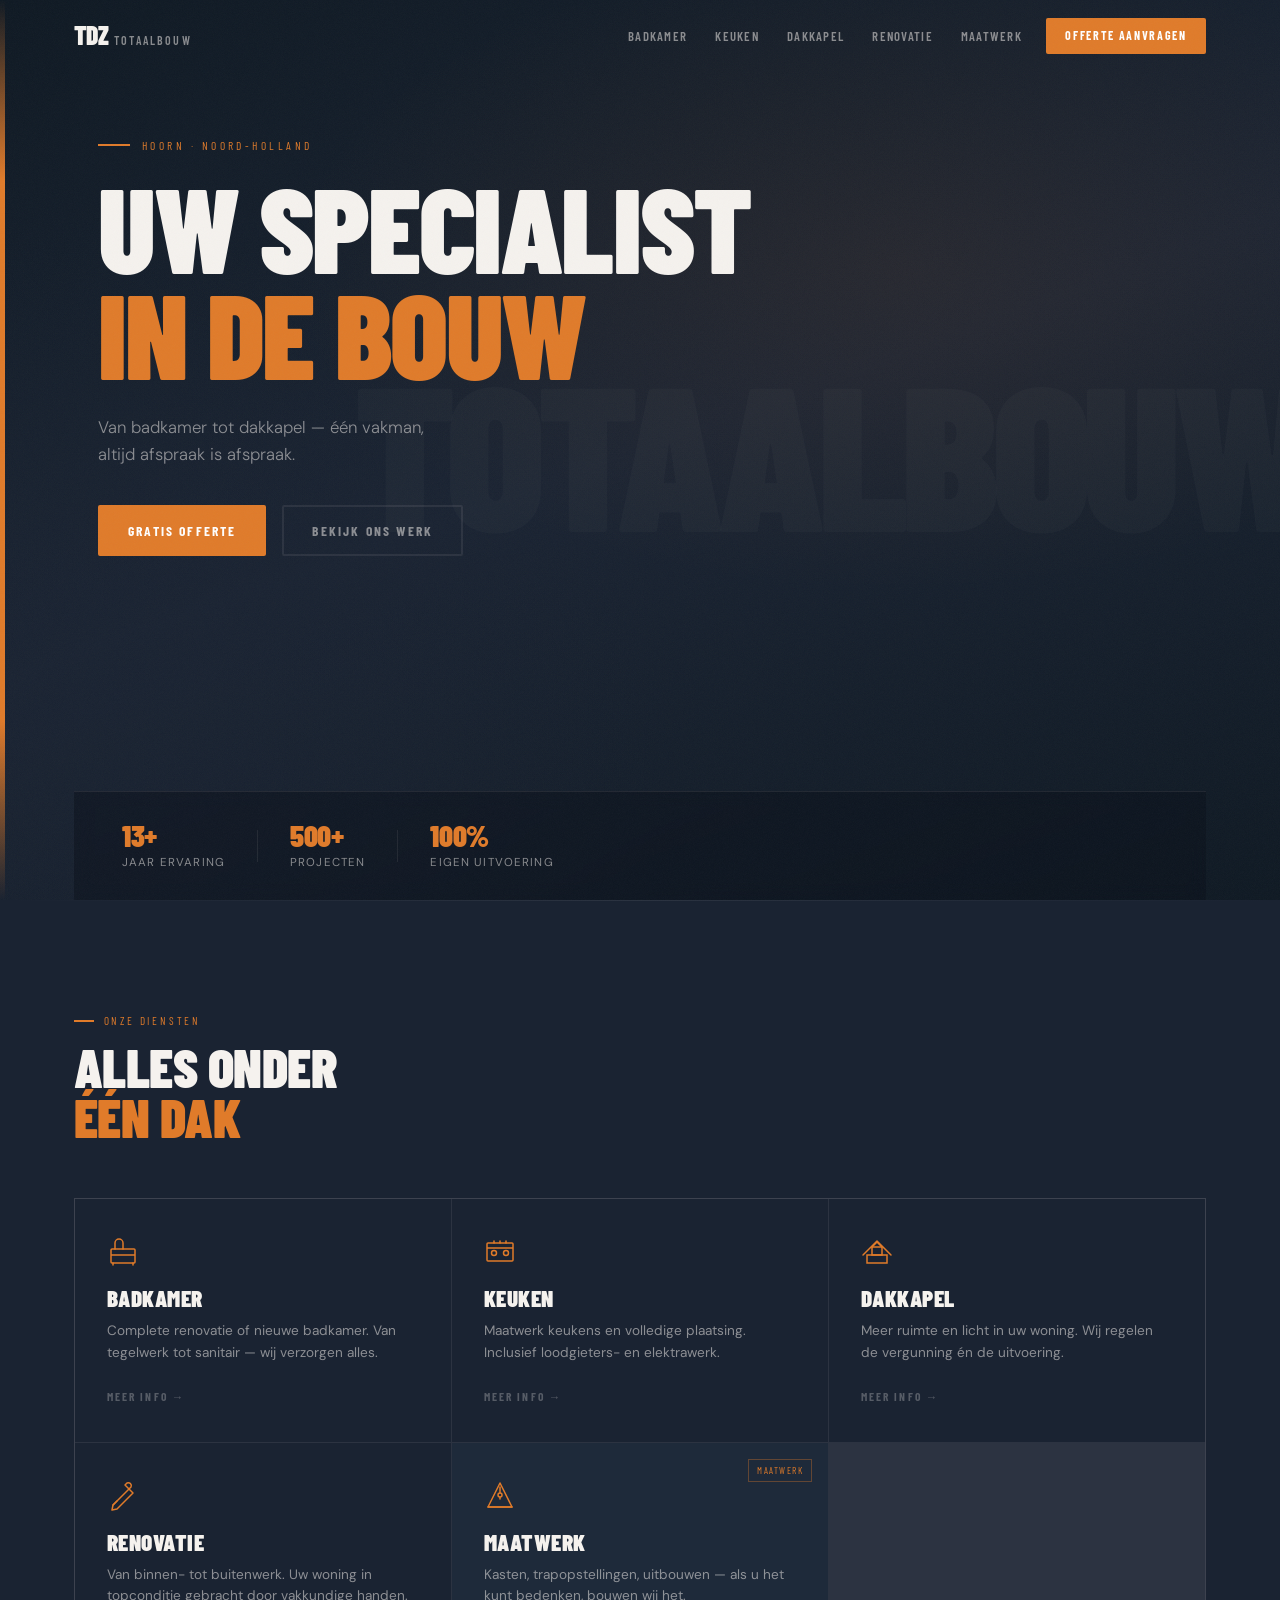
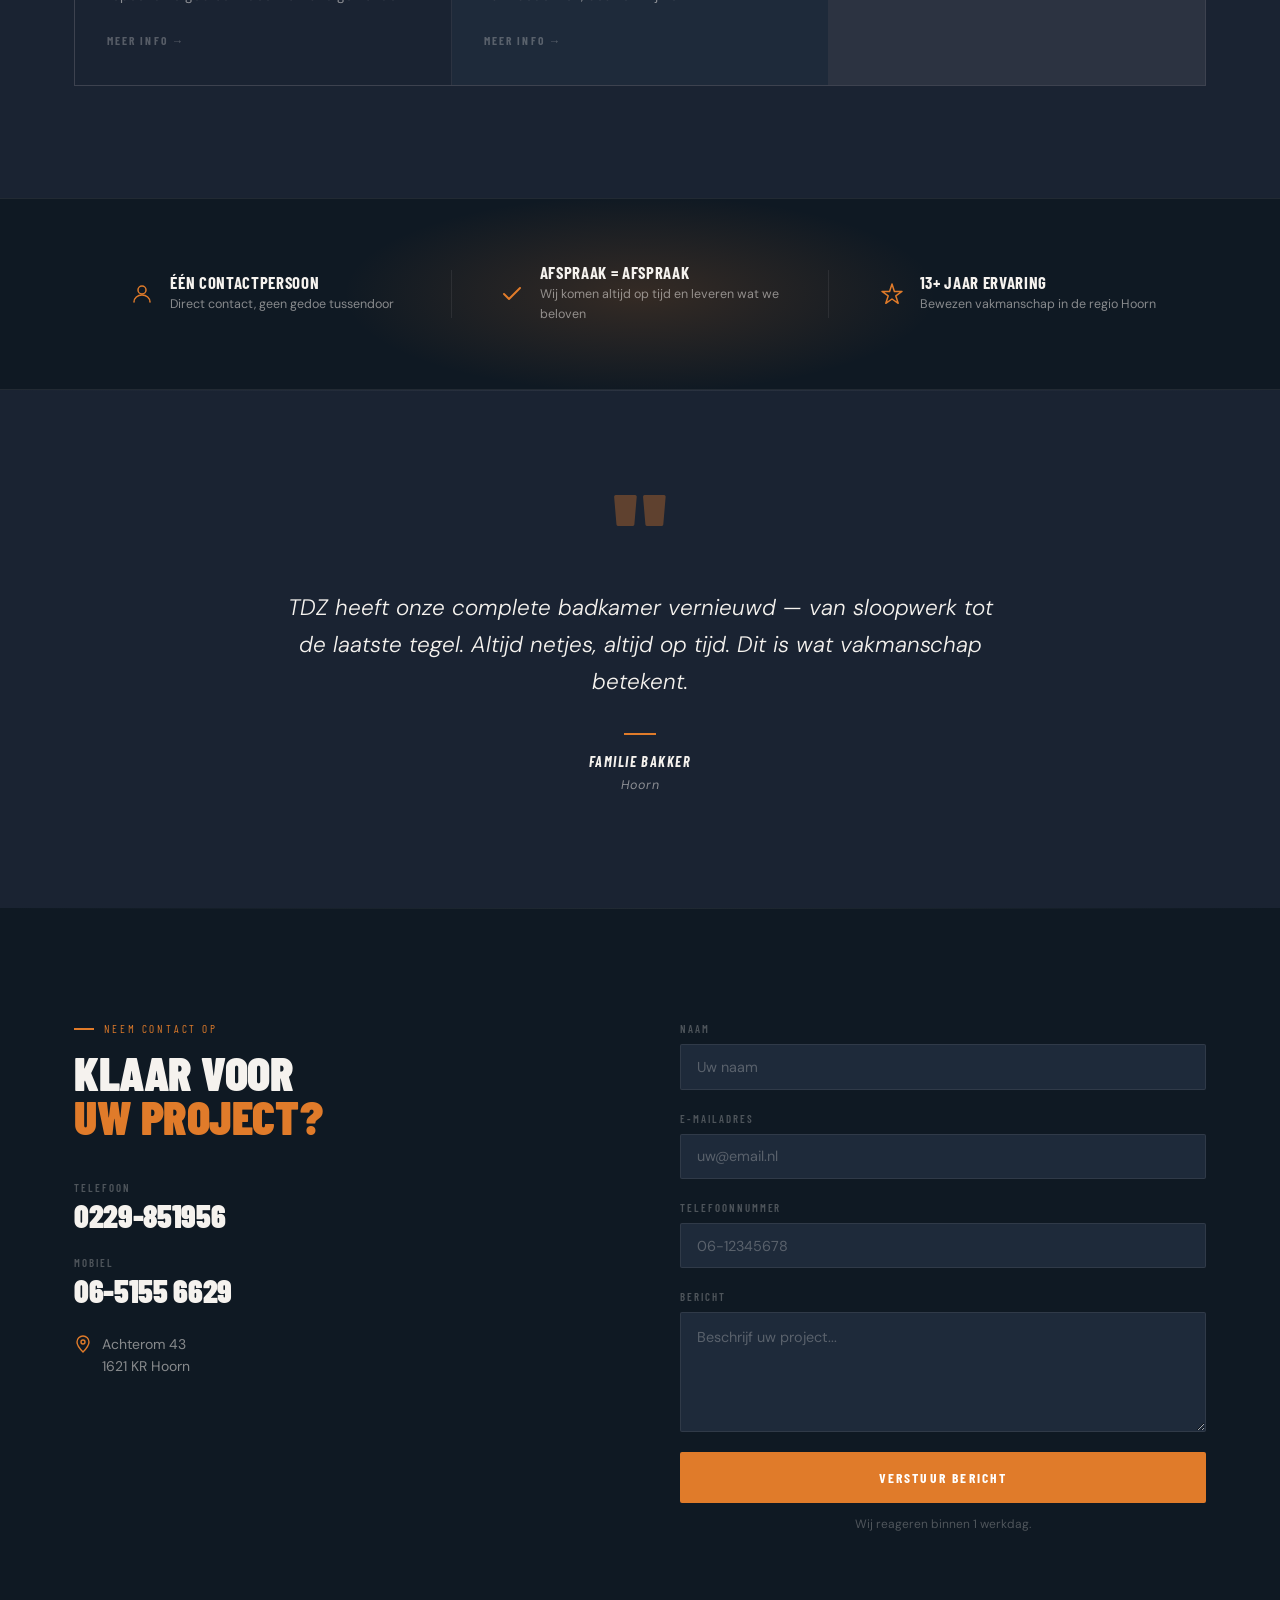
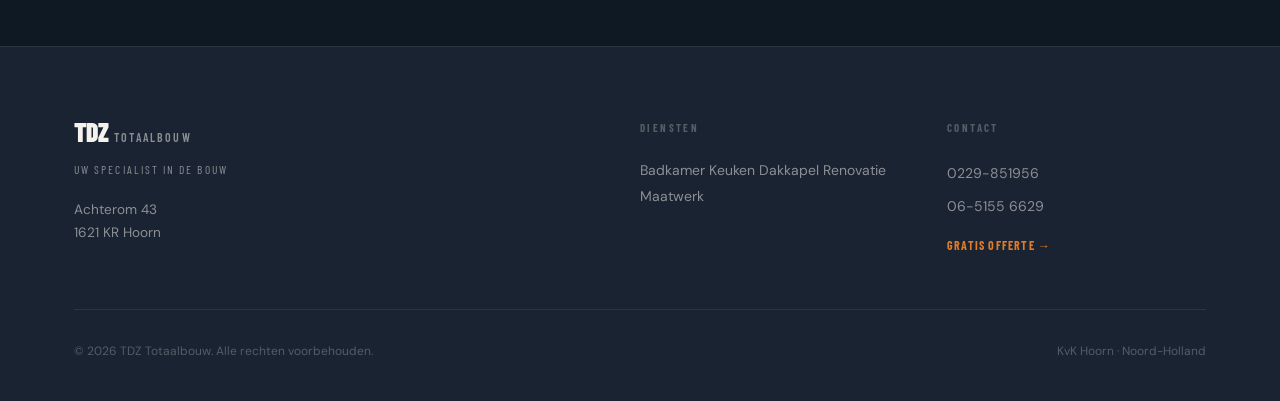
==== index.html @ 483340ae "Initial release: TDZ Totaalbouw website Complete static website for TDZ Totaalbouw (Hoorn, NL). Indu" ====
<!DOCTYPE html>
<html lang="nl">
<head>
  <meta charset="UTF-8">
  <meta name="viewport" content="width=device-width, initial-scale=1.0">
  <title>TDZ Totaalbouw | Uw specialist in de bouw — Hoorn</title>
  <meta name="description" content="TDZ Totaalbouw in Hoorn. Specialist in badkamer, keuken, dakkapel, renovatie en maatwerk. Vakkundig, betrouwbaar, no-nonsense. Bel 0229-851956.">
  <link rel="preconnect" href="https://fonts.googleapis.com">
  <link rel="preconnect" href="https://fonts.gstatic.com" crossorigin>
  <link href="https://fonts.googleapis.com/css2?family=Barlow+Condensed:wght@400;600;700;900&family=DM+Sans:ital,wght@0,300;0,400;0,500;1,300&display=swap" rel="stylesheet">
  <link rel="stylesheet" href="css/style.css">
</head>
<body>

  <!-- GRAIN OVERLAY -->
  <div class="grain" aria-hidden="true"></div>

  <!-- ============================
       NAV
  ============================= -->
  <nav class="nav" id="nav">
    <div class="nav__inner">
      <a href="index.html" class="nav__logo">
        <span class="nav__logo-tdz">TDZ</span>
        <span class="nav__logo-sub">Totaalbouw</span>
      </a>

      <button class="nav__toggle" id="navToggle" aria-label="Menu openen" aria-expanded="false">
        <span></span>
        <span></span>
        <span></span>
      </button>

      <div class="nav__menu" id="navMenu">
        <a href="badkamer.html" class="nav__link">Badkamer</a>
        <a href="keuken.html" class="nav__link">Keuken</a>
        <a href="dakkapel.html" class="nav__link">Dakkapel</a>
        <a href="renovatie.html" class="nav__link">Renovatie</a>
        <a href="maatwerk.html" class="nav__link">Maatwerk</a>
        <a href="offerte.html" class="nav__cta">Offerte aanvragen</a>
      </div>
    </div>
  </nav>

  <!-- ============================
       HERO
  ============================= -->
  <section class="hero">
    <div class="hero__orange-bar" aria-hidden="true"></div>
    <div class="hero__bg-text" aria-hidden="true">TOTAALBOUW</div>

    <div class="hero__inner">
      <div class="hero__content">
        <p class="hero__label">
          <span class="hero__label-line"></span>
          Hoorn · Noord-Holland
        </p>
        <h1 class="hero__title">
          Uw specialist<br>
          <span class="hero__title-accent">in de bouw</span>
        </h1>
        <p class="hero__sub">
          Van badkamer tot dakkapel — één vakman,<br class="br-desktop"> altijd afspraak is afspraak.
        </p>
        <div class="hero__ctas">
          <a href="offerte.html" class="btn btn--primary">Gratis offerte</a>
          <a href="#diensten" class="btn btn--ghost">Bekijk ons werk</a>
        </div>
      </div>

      <div class="hero__stats">
        <div class="hero__stat">
          <span class="hero__stat-num">13+</span>
          <span class="hero__stat-label">jaar ervaring</span>
        </div>
        <div class="hero__stat-divider" aria-hidden="true"></div>
        <div class="hero__stat">
          <span class="hero__stat-num">500+</span>
          <span class="hero__stat-label">projecten</span>
        </div>
        <div class="hero__stat-divider" aria-hidden="true"></div>
        <div class="hero__stat">
          <span class="hero__stat-num">100%</span>
          <span class="hero__stat-label">eigen uitvoering</span>
        </div>
      </div>
    </div>
  </section>

  <!-- ============================
       DIENSTEN
  ============================= -->
  <section class="services" id="diensten">
    <div class="container">
      <div class="section-header">
        <p class="section-label">Onze diensten</p>
        <h2 class="section-title">Alles onder<br><span class="accent">één dak</span></h2>
      </div>

      <div class="services__grid">

        <a href="badkamer.html" class="service-card">
          <div class="service-card__icon" aria-hidden="true">
            <svg width="32" height="32" viewBox="0 0 32 32" fill="none">
              <rect x="4" y="14" width="24" height="14" rx="1" stroke="currentColor" stroke-width="1.5"/>
              <path d="M8 14V8a4 4 0 014-4h0a4 4 0 014 4v6" stroke="currentColor" stroke-width="1.5" stroke-linecap="round"/>
              <path d="M6 28v2M26 28v2" stroke="currentColor" stroke-width="1.5" stroke-linecap="round"/>
              <path d="M4 20h24" stroke="currentColor" stroke-width="1.5"/>
            </svg>
          </div>
          <h3 class="service-card__title">Badkamer</h3>
          <p class="service-card__desc">Complete renovatie of nieuwe badkamer. Van tegelwerk tot sanitair — wij verzorgen alles.</p>
          <span class="service-card__link">Meer info <span aria-hidden="true">→</span></span>
        </a>

        <a href="keuken.html" class="service-card">
          <div class="service-card__icon" aria-hidden="true">
            <svg width="32" height="32" viewBox="0 0 32 32" fill="none">
              <rect x="3" y="8" width="26" height="18" rx="1" stroke="currentColor" stroke-width="1.5"/>
              <path d="M3 13h26" stroke="currentColor" stroke-width="1.5"/>
              <circle cx="10" cy="18" r="2.5" stroke="currentColor" stroke-width="1.5"/>
              <circle cx="22" cy="18" r="2.5" stroke="currentColor" stroke-width="1.5"/>
              <path d="M16 6V8M10 6V8M22 6V8" stroke="currentColor" stroke-width="1.5" stroke-linecap="round"/>
            </svg>
          </div>
          <h3 class="service-card__title">Keuken</h3>
          <p class="service-card__desc">Maatwerk keukens en volledige plaatsing. Inclusief loodgieters- en elektrawerk.</p>
          <span class="service-card__link">Meer info <span aria-hidden="true">→</span></span>
        </a>

        <a href="dakkapel.html" class="service-card">
          <div class="service-card__icon" aria-hidden="true">
            <svg width="32" height="32" viewBox="0 0 32 32" fill="none">
              <path d="M2 20L16 6l14 14" stroke="currentColor" stroke-width="1.5" stroke-linecap="round" stroke-linejoin="round"/>
              <rect x="6" y="20" width="20" height="8" stroke="currentColor" stroke-width="1.5"/>
              <rect x="11" y="12" width="10" height="8" stroke="currentColor" stroke-width="1.5"/>
              <path d="M11 12L16 7l5 5" stroke="currentColor" stroke-width="1.5" stroke-linecap="round" stroke-linejoin="round"/>
            </svg>
          </div>
          <h3 class="service-card__title">Dakkapel</h3>
          <p class="service-card__desc">Meer ruimte en licht in uw woning. Wij regelen de vergunning én de uitvoering.</p>
          <span class="service-card__link">Meer info <span aria-hidden="true">→</span></span>
        </a>

        <a href="renovatie.html" class="service-card">
          <div class="service-card__icon" aria-hidden="true">
            <svg width="32" height="32" viewBox="0 0 32 32" fill="none">
              <path d="M6 26l4-4 12-12 4 4-12 12-4 4-5 1 1-5z" stroke="currentColor" stroke-width="1.5" stroke-linejoin="round"/>
              <path d="M22 10l-4-4 2-2a3 3 0 014 4l-2 2z" stroke="currentColor" stroke-width="1.5" stroke-linejoin="round"/>
              <path d="M6 26l4-4" stroke="currentColor" stroke-width="1.5" stroke-linecap="round"/>
            </svg>
          </div>
          <h3 class="service-card__title">Renovatie</h3>
          <p class="service-card__desc">Van binnen- tot buitenwerk. Uw woning in topconditie gebracht door vakkundige handen.</p>
          <span class="service-card__link">Meer info <span aria-hidden="true">→</span></span>
        </a>

        <a href="maatwerk.html" class="service-card service-card--featured">
          <div class="service-card__icon" aria-hidden="true">
            <svg width="32" height="32" viewBox="0 0 32 32" fill="none">
              <path d="M4 28L16 4l12 24H4z" stroke="currentColor" stroke-width="1.5" stroke-linejoin="round"/>
              <path d="M4 28h24" stroke="currentColor" stroke-width="1.5" stroke-linecap="round"/>
              <circle cx="16" cy="16" r="2" stroke="currentColor" stroke-width="1.5"/>
              <path d="M16 14v-6M16 18v2" stroke="currentColor" stroke-width="1.5" stroke-linecap="round"/>
            </svg>
          </div>
          <h3 class="service-card__title">Maatwerk</h3>
          <p class="service-card__desc">Kasten, trapopstellingen, uitbouwen — als u het kunt bedenken, bouwen wij het.</p>
          <span class="service-card__link">Meer info <span aria-hidden="true">→</span></span>
        </a>

      </div>
    </div>
  </section>

  <!-- ============================
       USP BAR
  ============================= -->
  <section class="usp">
    <div class="container">
      <div class="usp__grid">

        <div class="usp__item">
          <div class="usp__icon" aria-hidden="true">
            <svg width="24" height="24" viewBox="0 0 24 24" fill="none">
              <circle cx="12" cy="8" r="4" stroke="currentColor" stroke-width="1.5"/>
              <path d="M4 20c0-4 3.6-7 8-7s8 3 8 7" stroke="currentColor" stroke-width="1.5" stroke-linecap="round"/>
            </svg>
          </div>
          <div class="usp__text-group">
            <strong class="usp__title">Één contactpersoon</strong>
            <p class="usp__desc">Direct contact, geen gedoe tussendoor</p>
          </div>
        </div>

        <div class="usp__divider" aria-hidden="true"></div>

        <div class="usp__item">
          <div class="usp__icon" aria-hidden="true">
            <svg width="24" height="24" viewBox="0 0 24 24" fill="none">
              <path d="M20 6L9 17l-5-5" stroke="currentColor" stroke-width="2" stroke-linecap="round" stroke-linejoin="round"/>
            </svg>
          </div>
          <div class="usp__text-group">
            <strong class="usp__title">Afspraak = Afspraak</strong>
            <p class="usp__desc">Wij komen altijd op tijd en leveren wat we beloven</p>
          </div>
        </div>

        <div class="usp__divider" aria-hidden="true"></div>

        <div class="usp__item">
          <div class="usp__icon" aria-hidden="true">
            <svg width="24" height="24" viewBox="0 0 24 24" fill="none">
              <path d="M12 2l2.4 7.4H22l-6.2 4.5 2.4 7.4L12 17l-6.2 4.3 2.4-7.4L2 9.4h7.6L12 2z" stroke="currentColor" stroke-width="1.5" stroke-linejoin="round"/>
            </svg>
          </div>
          <div class="usp__text-group">
            <strong class="usp__title">13+ jaar ervaring</strong>
            <p class="usp__desc">Bewezen vakmanschap in de regio Hoorn</p>
          </div>
        </div>

      </div>
    </div>
  </section>

  <!-- ============================
       TESTIMONIAL
  ============================= -->
  <section class="testimonial">
    <div class="container">
      <div class="testimonial__inner">
        <span class="testimonial__quote-mark" aria-hidden="true">"</span>
        <blockquote class="testimonial__text">
          TDZ heeft onze complete badkamer vernieuwd — van sloopwerk tot de laatste tegel. Altijd netjes, altijd op tijd. Dit is wat vakmanschap betekent.
        </blockquote>
        <cite class="testimonial__author">
          <span class="testimonial__author-name">Familie Bakker</span>
          <span class="testimonial__author-loc">Hoorn</span>
        </cite>
      </div>
    </div>
  </section>

  <!-- ============================
       CONTACT
  ============================= -->
  <section class="contact" id="contact">
    <div class="container">
      <div class="contact__grid">

        <div class="contact__info">
          <p class="section-label">Neem contact op</p>
          <h2 class="contact__title">Klaar voor<br><span class="accent">uw project?</span></h2>

          <div class="contact__details">
            <a href="tel:02298519456" class="contact__phone">
              <span class="contact__phone-label">Telefoon</span>
              <span class="contact__phone-num">0229-851956</span>
            </a>
            <a href="tel:0651556629" class="contact__phone">
              <span class="contact__phone-label">Mobiel</span>
              <span class="contact__phone-num">06-5155 6629</span>
            </a>
            <address class="contact__address">
              <svg width="18" height="18" viewBox="0 0 18 18" fill="none" aria-hidden="true">
                <path d="M9 1a6 6 0 016 6c0 4-6 10-6 10S3 11 3 7a6 6 0 016-6z" stroke="currentColor" stroke-width="1.4"/>
                <circle cx="9" cy="7" r="2" stroke="currentColor" stroke-width="1.4"/>
              </svg>
              Achterom 43<br>
              1621 KR Hoorn
            </address>
          </div>
        </div>

        <form class="contact__form" id="contactForm" action="#" method="post" novalidate>
          <div class="form-group">
            <label for="naam" class="form-label">Naam</label>
            <input type="text" id="naam" name="naam" class="form-input" placeholder="Uw naam" required>
          </div>
          <div class="form-group">
            <label for="email" class="form-label">E-mailadres</label>
            <input type="email" id="email" name="email" class="form-input" placeholder="uw@email.nl" required>
          </div>
          <div class="form-group">
            <label for="telefoon" class="form-label">Telefoonnummer</label>
            <input type="tel" id="telefoon" name="telefoon" class="form-input" placeholder="06-12345678">
          </div>
          <div class="form-group">
            <label for="bericht" class="form-label">Bericht</label>
            <textarea id="bericht" name="bericht" class="form-input form-textarea" placeholder="Beschrijf uw project..." rows="4" required></textarea>
          </div>
          <button type="submit" class="btn btn--primary btn--full">Verstuur bericht</button>
          <p class="form-note">Wij reageren binnen 1 werkdag.</p>
        </form>

      </div>
    </div>
  </section>

  <!-- ============================
       FOOTER
  ============================= -->
  <footer class="footer">
    <div class="container">
      <div class="footer__grid">

        <div class="footer__brand">
          <a href="index.html" class="footer__logo">
            <span class="nav__logo-tdz">TDZ</span>
            <span class="nav__logo-sub">Totaalbouw</span>
          </a>
          <p class="footer__tagline">Uw specialist in de bouw</p>
          <address class="footer__address">
            Achterom 43<br>
            1621 KR Hoorn
          </address>
        </div>

        <div class="footer__links">
          <p class="footer__col-title">Diensten</p>
          <nav aria-label="Diensten navigatie">
            <a href="badkamer.html" class="footer__link">Badkamer</a>
            <a href="keuken.html" class="footer__link">Keuken</a>
            <a href="dakkapel.html" class="footer__link">Dakkapel</a>
            <a href="renovatie.html" class="footer__link">Renovatie</a>
            <a href="maatwerk.html" class="footer__link">Maatwerk</a>
          </nav>
        </div>

        <div class="footer__links">
          <p class="footer__col-title">Contact</p>
          <a href="tel:02298519456" class="footer__link">0229-851956</a>
          <a href="tel:0651556629" class="footer__link">06-5155 6629</a>
          <a href="offerte.html" class="footer__link footer__link--accent">Gratis offerte →</a>
        </div>

      </div>

      <div class="footer__bottom">
        <p class="footer__copy">&copy; <span id="year"></span> TDZ Totaalbouw. Alle rechten voorbehouden.</p>
        <p class="footer__kvk">KvK Hoorn · Noord-Holland</p>
      </div>
    </div>
  </footer>

  <script src="js/main.js"></script>
</body>
</html>
---- css/style.css ----
/* ============================================================
   TDZ TOTAALBOUW — STYLESHEET
   Direction: Industrial / Barlow Condensed / No-nonsense
   ============================================================ */

/* ---- CUSTOM PROPERTIES ---- */
:root {
  --bg-deep:    #0f1923;
  --bg-base:    #1a2332;
  --bg-card:    #1e2a3a;
  --bg-card-hover: #233044;
  --text:       #f5f2ee;
  --text-muted: rgba(245, 242, 238, 0.52);
  --text-dim:   rgba(245, 242, 238, 0.28);
  --accent:     #e07b2a;
  --accent-dark:#c96820;
  --accent-glow:rgba(224, 123, 42, 0.18);
  --border:     rgba(245, 242, 238, 0.08);
  --border-accent: rgba(224, 123, 42, 0.35);

  --font-display: 'Barlow Condensed', sans-serif;
  --font-body:    'DM Sans', sans-serif;

  --nav-h: 72px;
  --container: 1180px;
  --radius: 2px;

  --ease-out: cubic-bezier(0.16, 1, 0.3, 1);
  --ease-in-out: cubic-bezier(0.4, 0, 0.2, 1);
}

/* ---- RESET ---- */
*, *::before, *::after {
  box-sizing: border-box;
  margin: 0;
  padding: 0;
}

html {
  scroll-behavior: smooth;
  -webkit-text-size-adjust: 100%;
}

body {
  font-family: var(--font-body);
  background-color: var(--bg-deep);
  color: var(--text);
  line-height: 1.6;
  overflow-x: hidden;
  -webkit-font-smoothing: antialiased;
}

img, svg { display: block; max-width: 100%; }

a { color: inherit; text-decoration: none; }

button { cursor: pointer; font: inherit; border: none; background: none; }

address { font-style: normal; }

/* ---- GRAIN TEXTURE OVERLAY ---- */
.grain {
  position: fixed;
  inset: 0;
  pointer-events: none;
  z-index: 1000;
  opacity: 0.038;
  background-image: url("data:image/svg+xml,%3Csvg xmlns='http://www.w3.org/2000/svg' width='300' height='300'%3E%3Cfilter id='grain'%3E%3CfeTurbulence type='fractalNoise' baseFrequency='0.72' numOctaves='4' stitchTiles='stitch'/%3E%3C/filter%3E%3Crect width='300' height='300' filter='url(%23grain)' opacity='1'/%3E%3C/svg%3E");
  background-repeat: repeat;
  background-size: 180px 180px;
}

/* ---- LAYOUT UTILITIES ---- */
.container {
  max-width: var(--container);
  margin: 0 auto;
  padding: 0 1.5rem;
}

.section-label {
  font-family: var(--font-display);
  font-size: 0.7rem;
  letter-spacing: 0.25em;
  text-transform: uppercase;
  color: var(--accent);
  margin-bottom: 0.75rem;
  display: flex;
  align-items: center;
  gap: 0.6rem;
}

.section-label::before {
  content: '';
  display: inline-block;
  width: 20px;
  height: 2px;
  background: var(--accent);
  flex-shrink: 0;
}

.section-title {
  font-family: var(--font-display);
  font-size: clamp(2.2rem, 5vw, 3.4rem);
  font-weight: 900;
  text-transform: uppercase;
  line-height: 0.92;
  letter-spacing: -0.01em;
  color: var(--text);
}

.section-title .accent,
.accent {
  color: var(--accent);
}

.section-header {
  margin-bottom: 3.5rem;
}

/* ---- BUTTONS ---- */
.btn {
  display: inline-flex;
  align-items: center;
  gap: 0.4rem;
  font-family: var(--font-display);
  font-size: 0.85rem;
  font-weight: 700;
  letter-spacing: 0.16em;
  text-transform: uppercase;
  padding: 0.8rem 1.75rem;
  transition: background 0.2s var(--ease-out),
              color 0.2s var(--ease-out),
              border-color 0.2s var(--ease-out),
              transform 0.15s var(--ease-out);
  border-radius: var(--radius);
  white-space: nowrap;
}

.btn--primary {
  background: var(--accent);
  color: #fff;
  border: 2px solid var(--accent);
}

.btn--primary:hover {
  background: var(--accent-dark);
  border-color: var(--accent-dark);
  transform: translateY(-1px);
}

.btn--ghost {
  background: transparent;
  color: var(--text-muted);
  border: 2px solid var(--border);
}

.btn--ghost:hover {
  border-color: var(--accent);
  color: var(--text);
  transform: translateY(-1px);
}

.btn--full {
  width: 100%;
  justify-content: center;
}

/* ============================================================
   NAV
   ============================================================ */
.nav {
  position: fixed;
  top: 0;
  left: 0;
  right: 0;
  z-index: 900;
  height: var(--nav-h);
  background: transparent;
  transition: background 0.3s var(--ease-in-out),
              box-shadow 0.3s var(--ease-in-out);
}

.nav.nav--scrolled {
  background: rgba(15, 25, 35, 0.95);
  backdrop-filter: blur(12px);
  -webkit-backdrop-filter: blur(12px);
  box-shadow: 0 1px 0 var(--border);
}

.nav__inner {
  max-width: var(--container);
  margin: 0 auto;
  padding: 0 1.5rem;
  height: 100%;
  display: flex;
  align-items: center;
  justify-content: space-between;
  gap: 2rem;
}

.nav__logo {
  display: flex;
  align-items: baseline;
  gap: 0.35rem;
  flex-shrink: 0;
}

.nav__logo-tdz {
  font-family: var(--font-display);
  font-size: 1.6rem;
  font-weight: 900;
  letter-spacing: -0.02em;
  color: var(--text);
  line-height: 1;
}

.nav__logo-sub {
  font-family: var(--font-display);
  font-size: 0.75rem;
  font-weight: 600;
  letter-spacing: 0.18em;
  text-transform: uppercase;
  color: var(--text-muted);
}

.nav__logo:hover .nav__logo-tdz { color: var(--accent); }

.nav__menu {
  display: flex;
  align-items: center;
  gap: 0.25rem;
}

.nav__link {
  font-family: var(--font-display);
  font-size: 0.8rem;
  font-weight: 600;
  letter-spacing: 0.1em;
  text-transform: uppercase;
  color: var(--text-muted);
  padding: 0.5rem 0.75rem;
  border-radius: var(--radius);
  transition: color 0.2s;
  position: relative;
}

.nav__link::after {
  content: '';
  position: absolute;
  bottom: 2px;
  left: 0.75rem;
  right: 0.75rem;
  height: 2px;
  background: var(--accent);
  transform: scaleX(0);
  transform-origin: left;
  transition: transform 0.25s var(--ease-out);
}

.nav__link:hover {
  color: var(--text);
}

.nav__link:hover::after,
.nav__link.active::after {
  transform: scaleX(1);
}

.nav__link.active {
  color: var(--text);
}

.nav__cta {
  font-family: var(--font-display);
  font-size: 0.75rem;
  font-weight: 700;
  letter-spacing: 0.14em;
  text-transform: uppercase;
  background: var(--accent);
  color: #fff;
  padding: 0.55rem 1.2rem;
  border-radius: var(--radius);
  margin-left: 0.5rem;
  transition: background 0.2s, transform 0.15s;
}

.nav__cta:hover {
  background: var(--accent-dark);
  transform: translateY(-1px);
}

/* Mobile nav toggle */
.nav__toggle {
  display: none;
  flex-direction: column;
  justify-content: center;
  gap: 5px;
  width: 36px;
  height: 36px;
  padding: 6px;
}

.nav__toggle span {
  display: block;
  width: 100%;
  height: 2px;
  background: var(--text);
  border-radius: 2px;
  transition: transform 0.25s var(--ease-out), opacity 0.25s;
}

.nav--open .nav__toggle span:nth-child(1) {
  transform: translateY(7px) rotate(45deg);
}
.nav--open .nav__toggle span:nth-child(2) {
  opacity: 0;
  transform: scaleX(0);
}
.nav--open .nav__toggle span:nth-child(3) {
  transform: translateY(-7px) rotate(-45deg);
}

/* ============================================================
   HERO
   ============================================================ */
.hero {
  position: relative;
  min-height: 100svh;
  background-color: var(--bg-deep);
  display: flex;
  flex-direction: column;
  justify-content: flex-end;
  overflow: hidden;
}

/* Atmospheric background gradient */
.hero::before {
  content: '';
  position: absolute;
  inset: 0;
  background:
    radial-gradient(ellipse 80% 60% at 70% 30%, rgba(224,123,42,0.07) 0%, transparent 60%),
    radial-gradient(ellipse 60% 80% at 10% 80%, rgba(26,35,50,0.6) 0%, transparent 70%),
    linear-gradient(160deg, #0f1923 0%, #1a2332 50%, #0f1923 100%);
  pointer-events: none;
}

/* Vertical orange bar — signature detail */
.hero__orange-bar {
  position: absolute;
  left: 0;
  top: 0;
  bottom: 0;
  width: 5px;
  background: linear-gradient(to bottom, transparent 0%, var(--accent) 20%, var(--accent) 80%, transparent 100%);
  z-index: 2;
}

/* Large background text */
.hero__bg-text {
  position: absolute;
  right: -2rem;
  top: 50%;
  transform: translateY(-50%);
  font-family: var(--font-display);
  font-size: clamp(6rem, 16vw, 14rem);
  font-weight: 900;
  text-transform: uppercase;
  color: rgba(245, 242, 238, 0.022);
  letter-spacing: -0.04em;
  line-height: 1;
  white-space: nowrap;
  pointer-events: none;
  user-select: none;
  z-index: 1;
}

.hero__inner {
  position: relative;
  z-index: 3;
  max-width: var(--container);
  margin: 0 auto;
  padding: 0 1.5rem;
  width: 100%;
  padding-top: calc(var(--nav-h) + 4rem);
  padding-bottom: 0;
  display: flex;
  flex-direction: column;
  min-height: 100svh;
  justify-content: center;
}

.hero__content {
  max-width: 680px;
  padding-left: 1.5rem;
}

.hero__label {
  font-family: var(--font-display);
  font-size: 0.72rem;
  letter-spacing: 0.3em;
  text-transform: uppercase;
  color: var(--accent);
  margin-bottom: 1.25rem;
  display: flex;
  align-items: center;
  gap: 0.75rem;
}

.hero__label-line {
  display: inline-block;
  width: 32px;
  height: 2px;
  background: var(--accent);
  flex-shrink: 0;
}

.hero__title {
  font-family: var(--font-display);
  font-size: clamp(3.8rem, 10vw, 7.5rem);
  font-weight: 900;
  text-transform: uppercase;
  line-height: 0.88;
  letter-spacing: -0.02em;
  color: var(--text);
  margin-bottom: 1.75rem;
}

.hero__title-accent {
  color: var(--accent);
  display: block;
}

.hero__sub {
  font-size: clamp(0.9rem, 1.5vw, 1.05rem);
  font-weight: 300;
  color: var(--text-muted);
  line-height: 1.65;
  margin-bottom: 2.25rem;
  max-width: 480px;
}

.br-desktop { display: none; }

.hero__ctas {
  display: flex;
  gap: 1rem;
  flex-wrap: wrap;
}

/* Stats bar */
.hero__stats {
  display: flex;
  align-items: center;
  gap: 0;
  padding: 1.75rem 1.5rem 1.75rem calc(1.5rem + 1.5rem);
  margin-top: auto;
  border-top: 1px solid var(--border);
  background: rgba(10, 16, 26, 0.5);
  backdrop-filter: blur(8px);
}

.hero__stat {
  display: flex;
  flex-direction: column;
  padding: 0 2rem;
}

.hero__stat:first-child {
  padding-left: 0;
}

.hero__stat-num {
  font-family: var(--font-display);
  font-size: 1.9rem;
  font-weight: 900;
  color: var(--accent);
  line-height: 1;
  letter-spacing: -0.01em;
}

.hero__stat-label {
  font-size: 0.72rem;
  letter-spacing: 0.1em;
  text-transform: uppercase;
  color: var(--text-muted);
  margin-top: 0.2rem;
}

.hero__stat-divider {
  width: 1px;
  height: 32px;
  background: var(--border);
  flex-shrink: 0;
}

/* ============================================================
   SERVICES
   ============================================================ */
.services {
  padding: 7rem 0;
  background: var(--bg-base);
  position: relative;
}

.services::before {
  content: '';
  position: absolute;
  top: 0;
  left: 0;
  right: 0;
  height: 1px;
  background: linear-gradient(to right, transparent, var(--border), transparent);
}

.services__grid {
  display: grid;
  grid-template-columns: repeat(3, 1fr);
  gap: 1px;
  background: var(--border);
  border: 1px solid var(--border);
}

.service-card {
  position: relative;
  background: var(--bg-base);
  padding: 2.25rem 2rem;
  display: flex;
  flex-direction: column;
  gap: 0;
  transition: background 0.25s var(--ease-out);
  overflow: hidden;
}

/* Orange left reveal on hover */
.service-card::before {
  content: '';
  position: absolute;
  left: 0;
  top: 0;
  bottom: 0;
  width: 3px;
  background: var(--accent);
  transform: scaleY(0);
  transform-origin: bottom;
  transition: transform 0.35s var(--ease-out);
}

.service-card:hover {
  background: var(--bg-card-hover);
}

.service-card:hover::before {
  transform: scaleY(1);
}

.service-card--featured {
  background: var(--bg-card);
}

.service-card--featured::after {
  content: 'Maatwerk';
  position: absolute;
  top: 1rem;
  right: 1rem;
  font-family: var(--font-display);
  font-size: 0.6rem;
  letter-spacing: 0.15em;
  text-transform: uppercase;
  color: var(--accent);
  border: 1px solid var(--border-accent);
  padding: 0.2rem 0.5rem;
}

.service-card__icon {
  color: var(--accent);
  margin-bottom: 1.25rem;
  transition: transform 0.3s var(--ease-out);
}

.service-card:hover .service-card__icon {
  transform: translateY(-3px);
}

.service-card__title {
  font-family: var(--font-display);
  font-size: 1.45rem;
  font-weight: 900;
  text-transform: uppercase;
  letter-spacing: 0.02em;
  color: var(--text);
  margin-bottom: 0.6rem;
  line-height: 1;
}

.service-card__desc {
  font-size: 0.85rem;
  color: var(--text-muted);
  line-height: 1.6;
  margin-bottom: 1.5rem;
  flex-grow: 1;
}

.service-card__link {
  font-family: var(--font-display);
  font-size: 0.72rem;
  font-weight: 700;
  letter-spacing: 0.18em;
  text-transform: uppercase;
  color: var(--text-dim);
  transition: color 0.2s;
  margin-top: auto;
}

.service-card:hover .service-card__link {
  color: var(--accent);
}

/* ============================================================
   USP BAR
   ============================================================ */
.usp {
  background: var(--bg-deep);
  padding: 4rem 0;
  border-top: 1px solid var(--border);
  border-bottom: 1px solid var(--border);
  position: relative;
  overflow: hidden;
}

/* Subtle accent glow behind USP */
.usp::before {
  content: '';
  position: absolute;
  top: 50%;
  left: 50%;
  transform: translate(-50%, -50%);
  width: 600px;
  height: 200px;
  background: radial-gradient(ellipse, var(--accent-glow) 0%, transparent 70%);
  pointer-events: none;
}

.usp__grid {
  display: flex;
  align-items: center;
  justify-content: center;
  gap: 0;
  flex-wrap: wrap;
  position: relative;
}

.usp__item {
  display: flex;
  align-items: center;
  gap: 1rem;
  padding: 0 3rem;
  flex: 1;
  min-width: 220px;
  justify-content: center;
}

.usp__icon {
  color: var(--accent);
  flex-shrink: 0;
  width: 24px;
  height: 24px;
}

.usp__text-group {
  display: flex;
  flex-direction: column;
}

.usp__title {
  font-family: var(--font-display);
  font-size: 1.05rem;
  font-weight: 700;
  text-transform: uppercase;
  letter-spacing: 0.04em;
  color: var(--text);
  line-height: 1.1;
}

.usp__desc {
  font-size: 0.78rem;
  color: var(--text-muted);
  margin-top: 0.2rem;
}

.usp__divider {
  width: 1px;
  height: 48px;
  background: var(--border);
  flex-shrink: 0;
}

/* ============================================================
   TESTIMONIAL
   ============================================================ */
.testimonial {
  background: var(--bg-base);
  padding: 7rem 0;
  position: relative;
  overflow: hidden;
}

.testimonial::before {
  content: '';
  position: absolute;
  top: 0;
  left: 0;
  right: 0;
  height: 1px;
  background: linear-gradient(to right, transparent, var(--border), transparent);
}

.testimonial__inner {
  max-width: 780px;
  margin: 0 auto;
  text-align: center;
  position: relative;
  padding: 0 1.5rem;
}

.testimonial__quote-mark {
  font-family: var(--font-display);
  font-size: 8rem;
  font-weight: 900;
  line-height: 0.5;
  color: var(--accent);
  opacity: 0.35;
  display: block;
  margin-bottom: 1.5rem;
  user-select: none;
}

.testimonial__text {
  font-size: clamp(1.1rem, 2.2vw, 1.4rem);
  font-weight: 300;
  font-style: italic;
  color: var(--text);
  line-height: 1.65;
  margin-bottom: 2rem;
}

.testimonial__author {
  display: flex;
  flex-direction: column;
  align-items: center;
  gap: 0.2rem;
}

.testimonial__author::before {
  content: '';
  display: block;
  width: 32px;
  height: 2px;
  background: var(--accent);
  margin-bottom: 0.75rem;
}

.testimonial__author-name {
  font-family: var(--font-display);
  font-size: 0.9rem;
  font-weight: 700;
  text-transform: uppercase;
  letter-spacing: 0.1em;
  color: var(--text);
}

.testimonial__author-loc {
  font-size: 0.78rem;
  color: var(--text-muted);
  letter-spacing: 0.06em;
}

/* ============================================================
   CONTACT
   ============================================================ */
.contact {
  background: var(--bg-deep);
  padding: 7rem 0;
  position: relative;
}

.contact::before {
  content: '';
  position: absolute;
  top: 0;
  left: 0;
  right: 0;
  height: 1px;
  background: linear-gradient(to right, transparent, var(--border), transparent);
}

.contact__grid {
  display: grid;
  grid-template-columns: 1fr 1fr;
  gap: 5rem;
  align-items: start;
}

.contact__title {
  font-family: var(--font-display);
  font-size: clamp(2rem, 4vw, 3rem);
  font-weight: 900;
  text-transform: uppercase;
  line-height: 0.92;
  letter-spacing: -0.01em;
  color: var(--text);
  margin-bottom: 2.5rem;
}

.contact__details {
  display: flex;
  flex-direction: column;
  gap: 1.25rem;
}

.contact__phone {
  display: flex;
  flex-direction: column;
  gap: 0.15rem;
  transition: color 0.2s;
}

.contact__phone:hover .contact__phone-num {
  color: var(--accent);
}

.contact__phone-label {
  font-size: 0.68rem;
  letter-spacing: 0.18em;
  text-transform: uppercase;
  color: var(--text-dim);
  font-family: var(--font-display);
  font-weight: 600;
}

.contact__phone-num {
  font-family: var(--font-display);
  font-size: 2rem;
  font-weight: 900;
  letter-spacing: -0.01em;
  color: var(--text);
  line-height: 1.1;
  transition: color 0.2s;
}

.contact__address {
  display: flex;
  align-items: flex-start;
  gap: 0.6rem;
  font-size: 0.875rem;
  color: var(--text-muted);
  line-height: 1.6;
  padding-top: 0.25rem;
}

.contact__address svg {
  color: var(--accent);
  flex-shrink: 0;
  margin-top: 0.15rem;
}

/* Form */
.contact__form {
  display: flex;
  flex-direction: column;
  gap: 1.25rem;
}

.form-group {
  display: flex;
  flex-direction: column;
  gap: 0.4rem;
}

.form-label {
  font-family: var(--font-display);
  font-size: 0.68rem;
  font-weight: 600;
  letter-spacing: 0.18em;
  text-transform: uppercase;
  color: var(--text-dim);
}

.form-input {
  background: var(--bg-card);
  border: 1px solid var(--border);
  color: var(--text);
  font-family: var(--font-body);
  font-size: 0.9rem;
  padding: 0.8rem 1rem;
  border-radius: var(--radius);
  transition: border-color 0.2s, background 0.2s;
  outline: none;
  width: 100%;
  -webkit-appearance: none;
}

.form-input::placeholder {
  color: var(--text-dim);
}

.form-input:focus {
  border-color: var(--accent);
  background: var(--bg-card-hover);
}

.form-textarea {
  resize: vertical;
  min-height: 110px;
  line-height: 1.6;
}

.form-note {
  font-size: 0.75rem;
  color: var(--text-dim);
  text-align: center;
  margin-top: -0.5rem;
}

/* ============================================================
   FOOTER
   ============================================================ */
.footer {
  background: var(--bg-base);
  border-top: 1px solid var(--border);
  padding: 4.5rem 0 2.5rem;
}

.footer__grid {
  display: grid;
  grid-template-columns: 2fr 1fr 1fr;
  gap: 3rem;
  margin-bottom: 3rem;
}

.footer__logo {
  display: flex;
  align-items: baseline;
  gap: 0.35rem;
  margin-bottom: 0.75rem;
}

.footer__tagline {
  font-family: var(--font-display);
  font-size: 0.72rem;
  letter-spacing: 0.18em;
  text-transform: uppercase;
  color: var(--text-muted);
  margin-bottom: 1.25rem;
}

.footer__address {
  font-size: 0.85rem;
  color: var(--text-muted);
  line-height: 1.7;
}

.footer__col-title {
  font-family: var(--font-display);
  font-size: 0.68rem;
  font-weight: 700;
  letter-spacing: 0.22em;
  text-transform: uppercase;
  color: var(--text-dim);
  margin-bottom: 1.25rem;
}

.footer__links {
  display: flex;
  flex-direction: column;
  gap: 0;
}

.footer__link {
  font-size: 0.875rem;
  color: var(--text-muted);
  padding: 0.3rem 0;
  transition: color 0.2s;
  border-bottom: 1px solid transparent;
  width: fit-content;
}

.footer__link:hover {
  color: var(--text);
}

.footer__link--accent {
  color: var(--accent);
  font-family: var(--font-display);
  font-size: 0.75rem;
  font-weight: 700;
  letter-spacing: 0.1em;
  text-transform: uppercase;
  margin-top: 0.5rem;
}

.footer__link--accent:hover {
  color: var(--accent-dark);
}

.footer__bottom {
  display: flex;
  align-items: center;
  justify-content: space-between;
  padding-top: 2rem;
  border-top: 1px solid var(--border);
  gap: 1rem;
  flex-wrap: wrap;
}

.footer__copy,
.footer__kvk {
  font-size: 0.75rem;
  color: var(--text-dim);
}

/* ============================================================
   ANIMATIONS — SCROLL REVEAL
   ============================================================ */
.reveal {
  opacity: 0;
  transform: translateY(24px);
  transition: opacity 0.7s var(--ease-out),
              transform 0.7s var(--ease-out);
}

.reveal.visible {
  opacity: 1;
  transform: translateY(0);
}

.reveal-delay-1 { transition-delay: 0.1s; }
.reveal-delay-2 { transition-delay: 0.2s; }
.reveal-delay-3 { transition-delay: 0.3s; }
.reveal-delay-4 { transition-delay: 0.4s; }

/* ============================================================
   RESPONSIVE — TABLET
   ============================================================ */
@media (max-width: 1024px) {
  .services__grid {
    grid-template-columns: repeat(2, 1fr);
  }

  .contact__grid {
    gap: 3.5rem;
  }

  .footer__grid {
    grid-template-columns: 1fr 1fr;
  }

  .footer__brand {
    grid-column: 1 / -1;
  }
}

/* ============================================================
   RESPONSIVE — MOBILE
   ============================================================ */
@media (max-width: 768px) {

  /* Nav */
  .nav__toggle {
    display: flex;
  }

  .nav__menu {
    position: fixed;
    top: var(--nav-h);
    left: 0;
    right: 0;
    bottom: 0;
    background: rgba(10, 16, 26, 0.98);
    backdrop-filter: blur(16px);
    flex-direction: column;
    align-items: center;
    justify-content: center;
    gap: 1rem;
    transform: translateX(100%);
    transition: transform 0.35s var(--ease-out);
    padding: 2rem;
  }

  .nav--open .nav__menu {
    transform: translateX(0);
  }

  .nav__link {
    font-size: 1.4rem;
    padding: 0.75rem 1.5rem;
  }

  .nav__cta {
    margin-left: 0;
    margin-top: 0.5rem;
    padding: 0.8rem 2rem;
    font-size: 0.9rem;
  }

  /* Hero */
  .hero__content {
    padding-left: 1rem;
  }

  .hero__title {
    font-size: clamp(3rem, 14vw, 4.5rem);
  }

  .hero__stats {
    padding: 1.25rem 1.5rem;
    gap: 0;
    justify-content: space-around;
  }

  .hero__stat {
    padding: 0 1rem;
  }

  .hero__stat-num {
    font-size: 1.5rem;
  }

  .hero__stat-divider {
    height: 24px;
  }

  /* Services */
  .services {
    padding: 5rem 0;
  }

  .services__grid {
    grid-template-columns: 1fr;
  }

  /* USP */
  .usp__grid {
    flex-direction: column;
    gap: 2rem;
    align-items: flex-start;
    padding: 0 1.5rem;
  }

  .usp__item {
    padding: 0;
    justify-content: flex-start;
    min-width: unset;
  }

  .usp__divider {
    display: none;
  }

  /* Contact */
  .contact__grid {
    grid-template-columns: 1fr;
    gap: 3rem;
  }

  /* Footer */
  .footer__grid {
    grid-template-columns: 1fr;
    gap: 2rem;
  }

  .footer__bottom {
    flex-direction: column;
    align-items: flex-start;
  }
}

@media (min-width: 900px) {
  .br-desktop { display: block; }
}
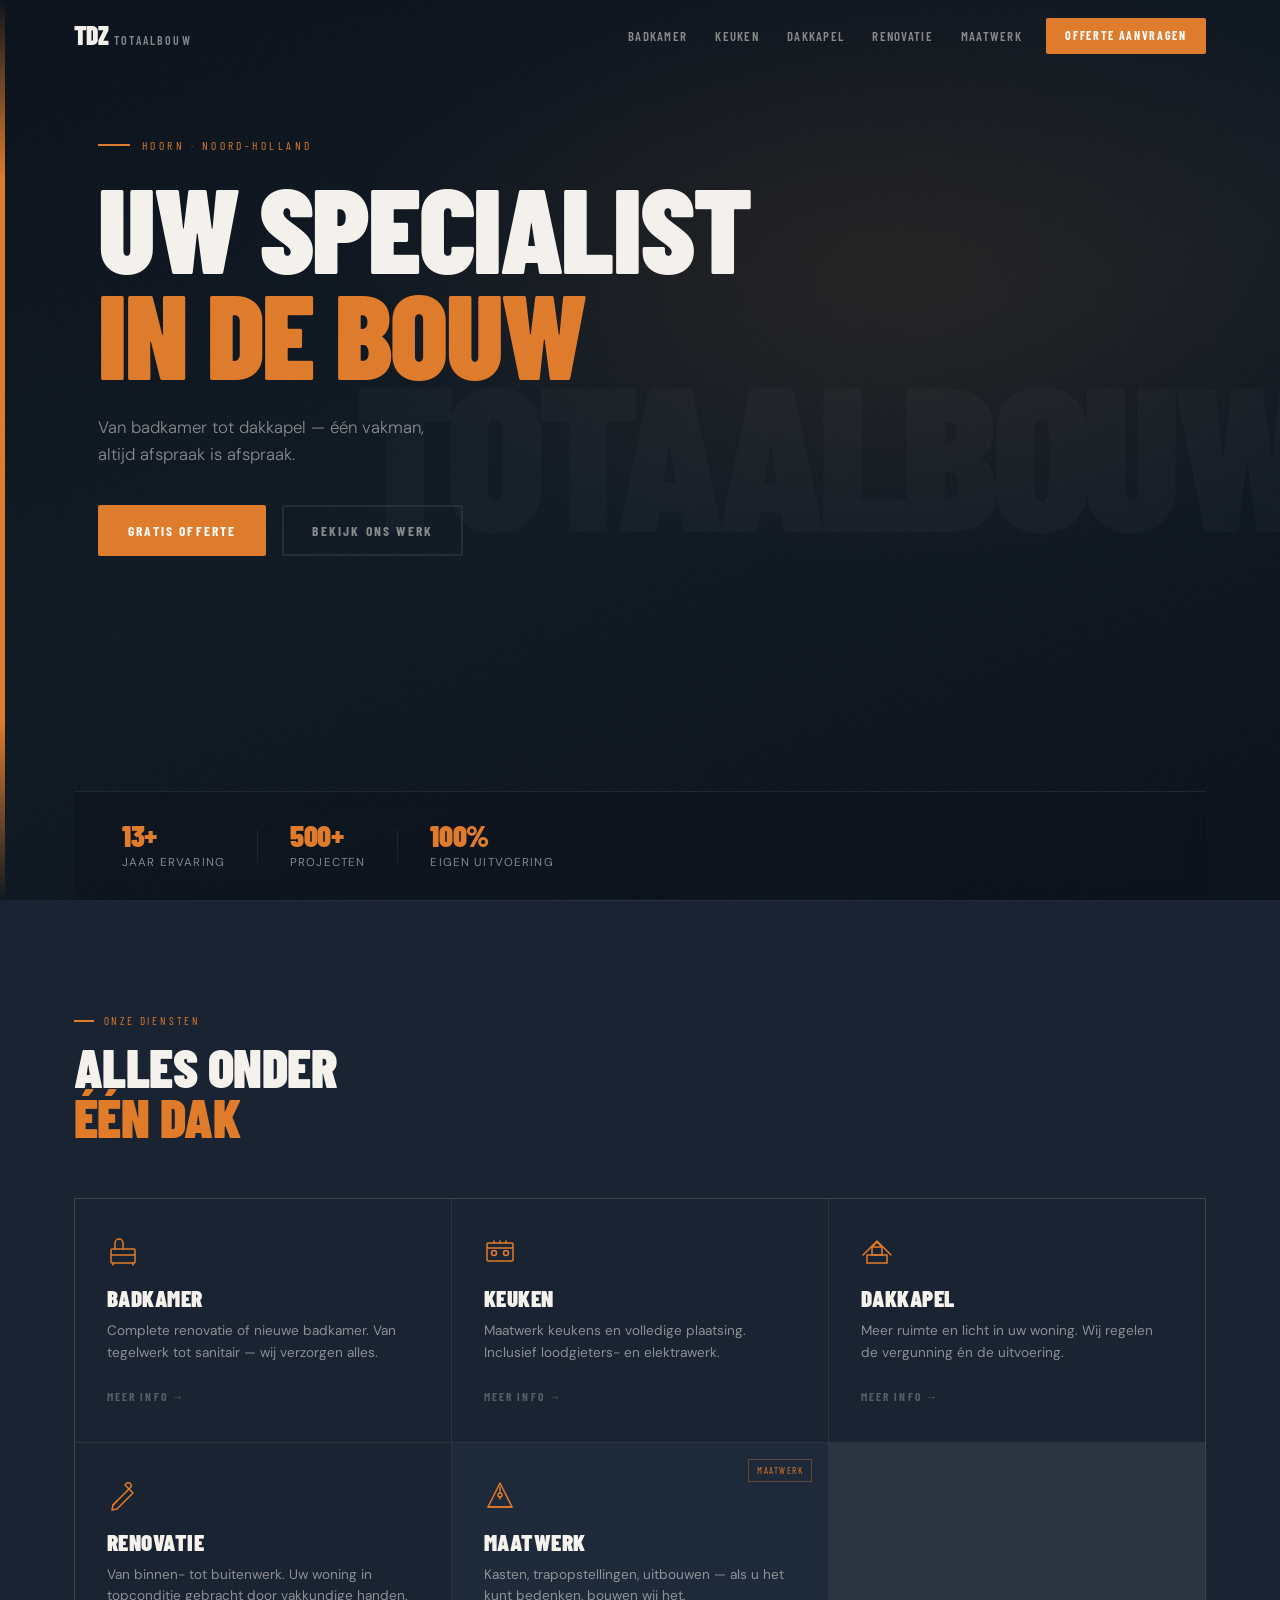
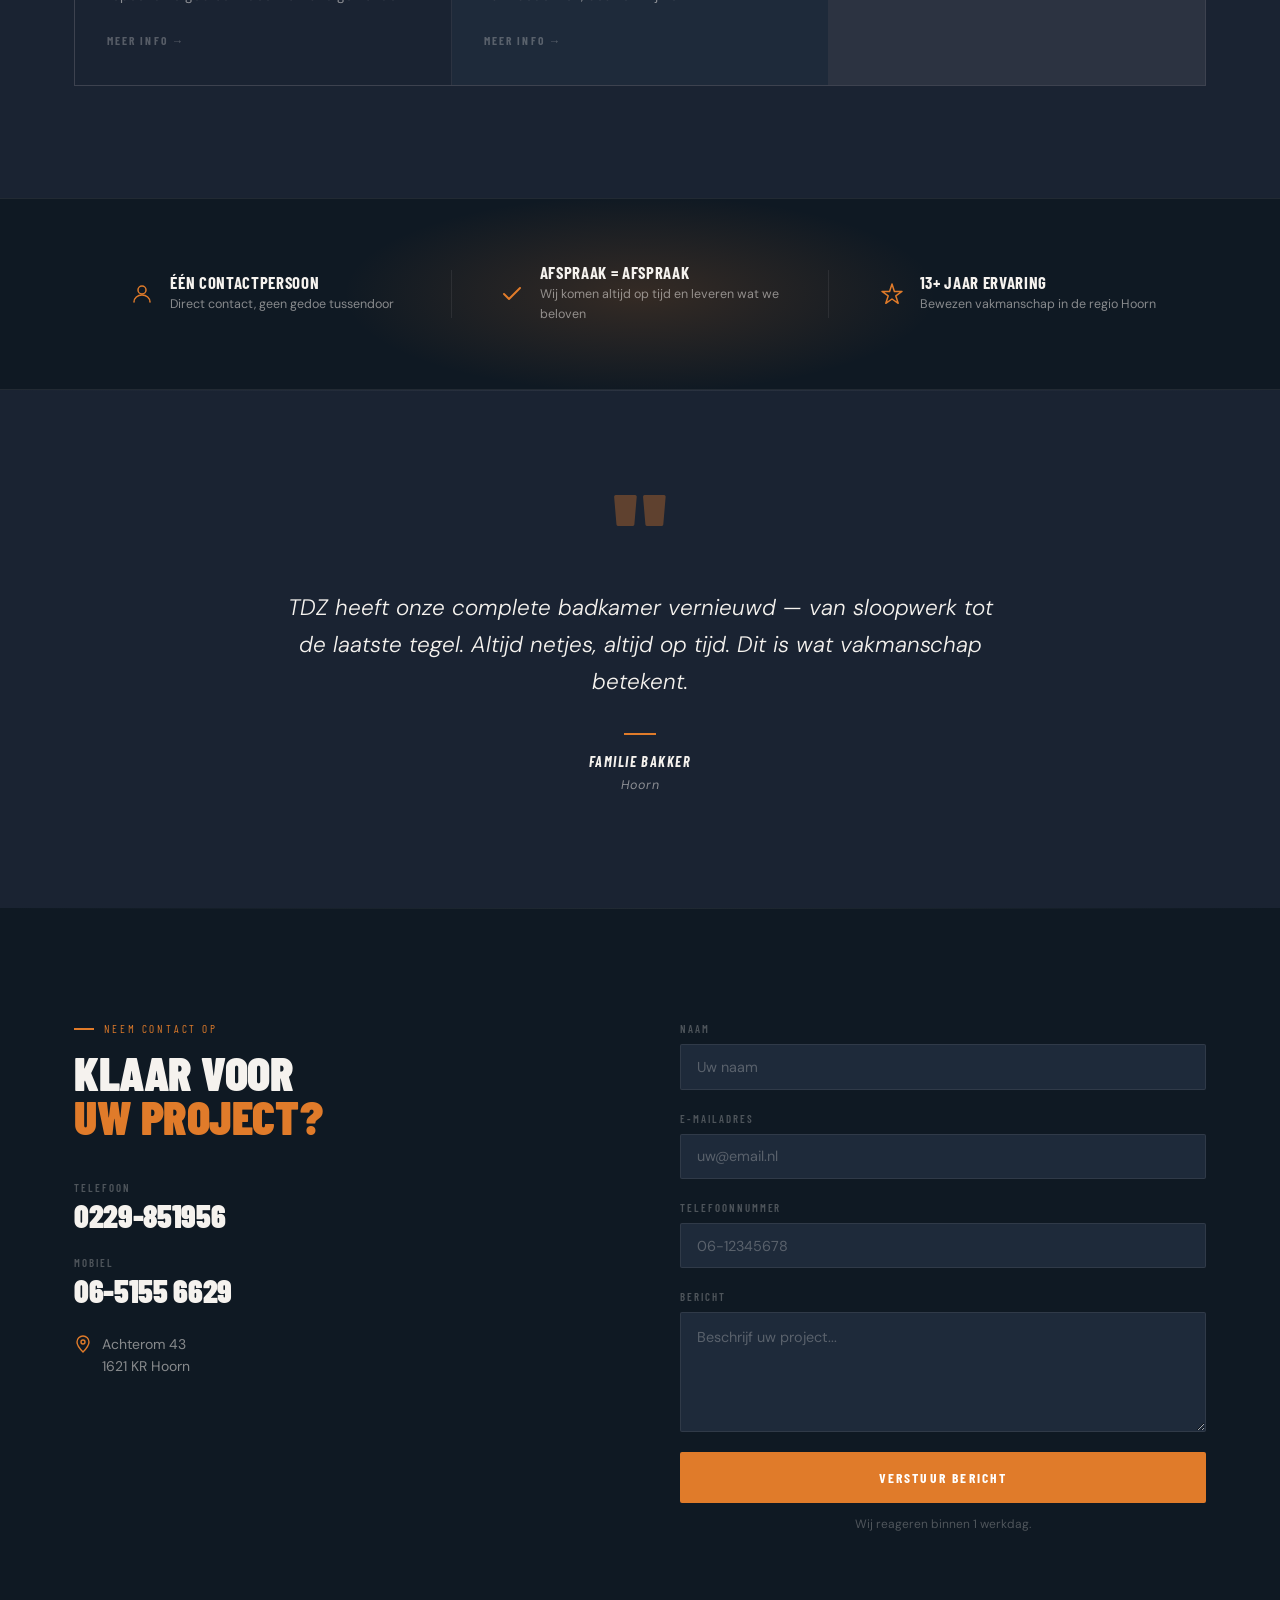
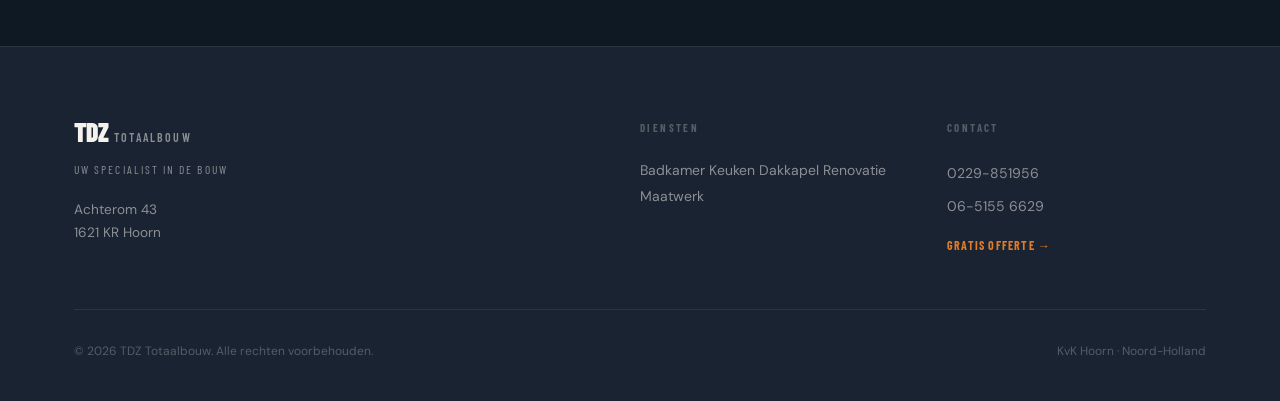
==== commit 73aedb1c: "Add real Unsplash photos to hero and all service pages Replace placeholder image divs with real phot" ====
--- a/index.html
+++ b/index.html
@@ -45,7 +45,7 @@
   <!-- ============================
        HERO
   ============================= -->
-  <section class="hero">
+  <section class="hero" style="background-image: url('https://source.unsplash.com/1920x1080/?construction,renovation,interior,building');">
     <div class="hero__orange-bar" aria-hidden="true"></div>
     <div class="hero__bg-text" aria-hidden="true">TOTAALBOUW</div>
 
--- a/css/style.css
+++ b/css/style.css
@@ -327,22 +327,24 @@
   position: relative;
   min-height: 100svh;
   background-color: var(--bg-deep);
+  background-size: cover;
+  background-position: center;
   display: flex;
   flex-direction: column;
   justify-content: flex-end;
   overflow: hidden;
 }
 
-/* Atmospheric background gradient */
+/* Atmospheric background gradient — darkens the photo */
 .hero::before {
   content: '';
   position: absolute;
   inset: 0;
   background:
-    radial-gradient(ellipse 80% 60% at 70% 30%, rgba(224,123,42,0.07) 0%, transparent 60%),
-    radial-gradient(ellipse 60% 80% at 10% 80%, rgba(26,35,50,0.6) 0%, transparent 70%),
-    linear-gradient(160deg, #0f1923 0%, #1a2332 50%, #0f1923 100%);
+    radial-gradient(ellipse 80% 60% at 70% 30%, rgba(224,123,42,0.1) 0%, transparent 55%),
+    linear-gradient(160deg, rgba(10,16,26,0.9) 0%, rgba(15,25,35,0.82) 50%, rgba(10,16,26,0.92) 100%);
   pointer-events: none;
+  z-index: 1;
 }
 
 /* Vertical orange bar — signature detail */
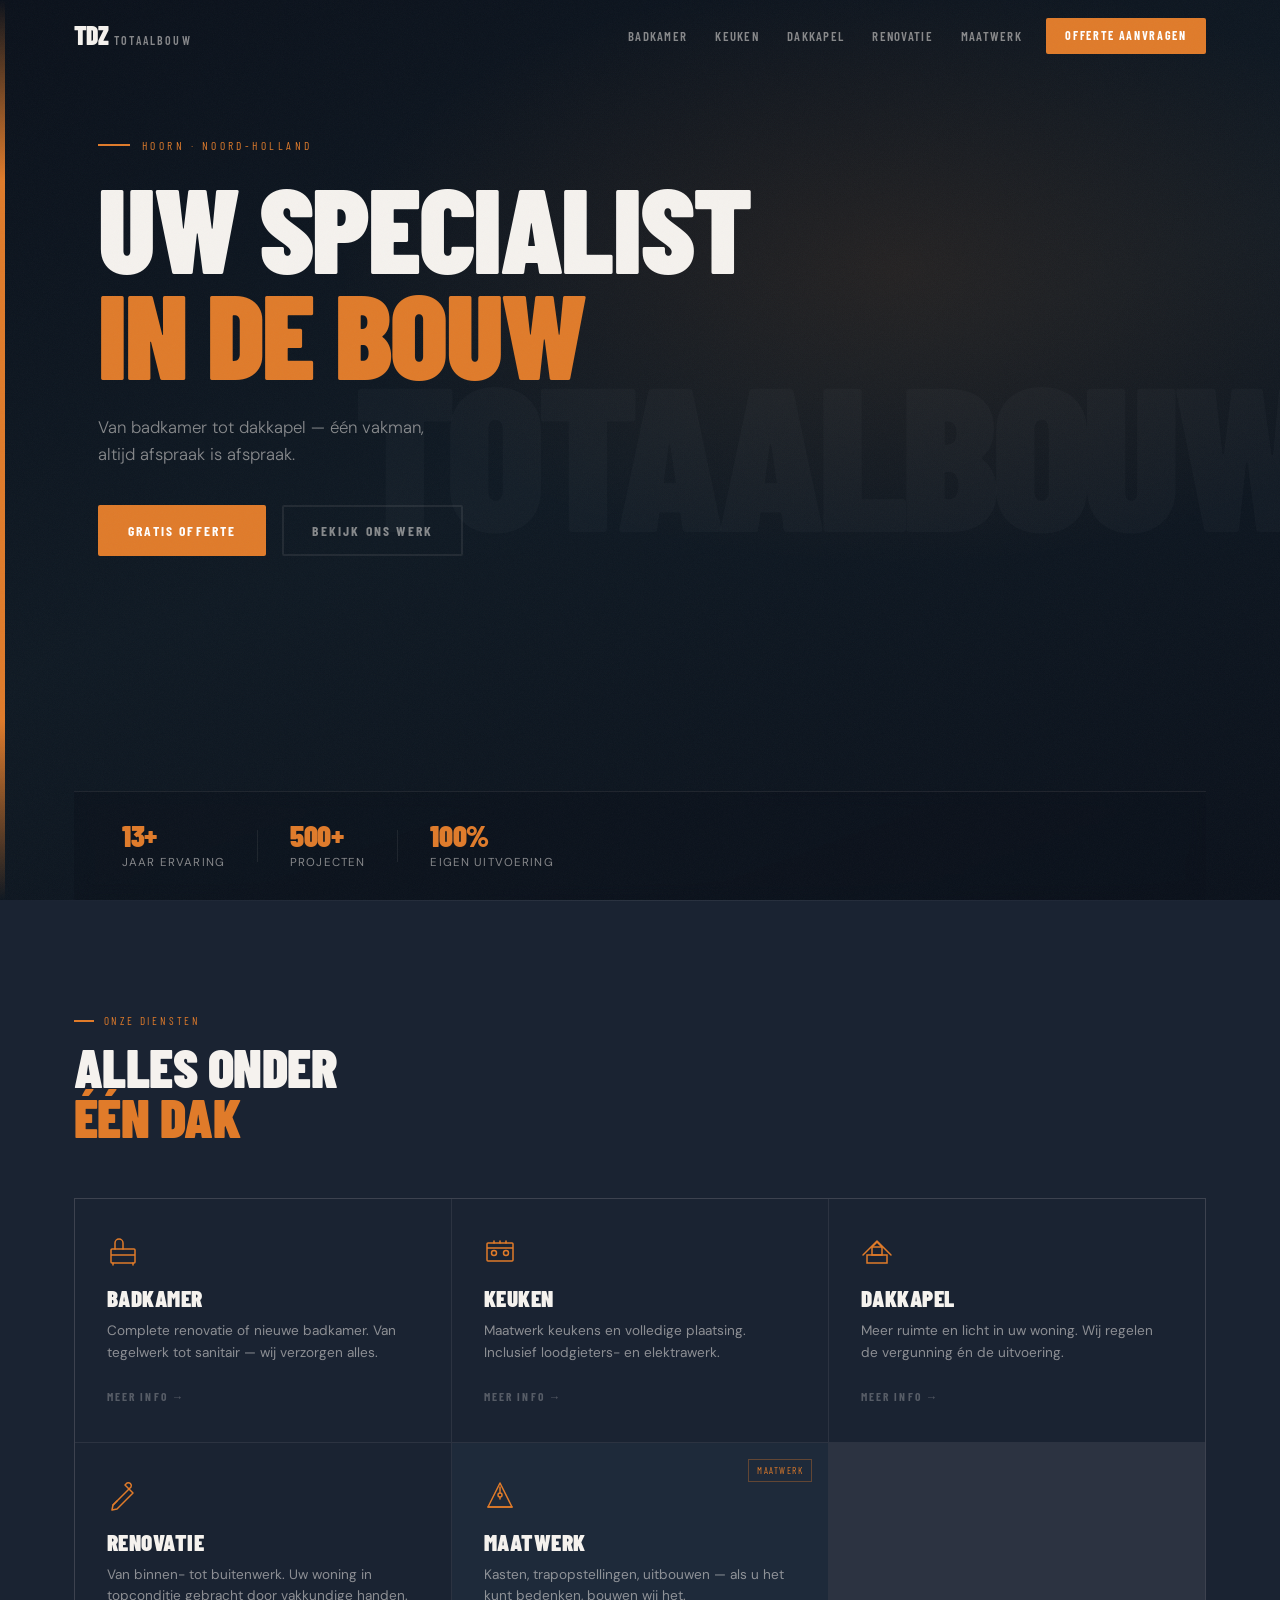
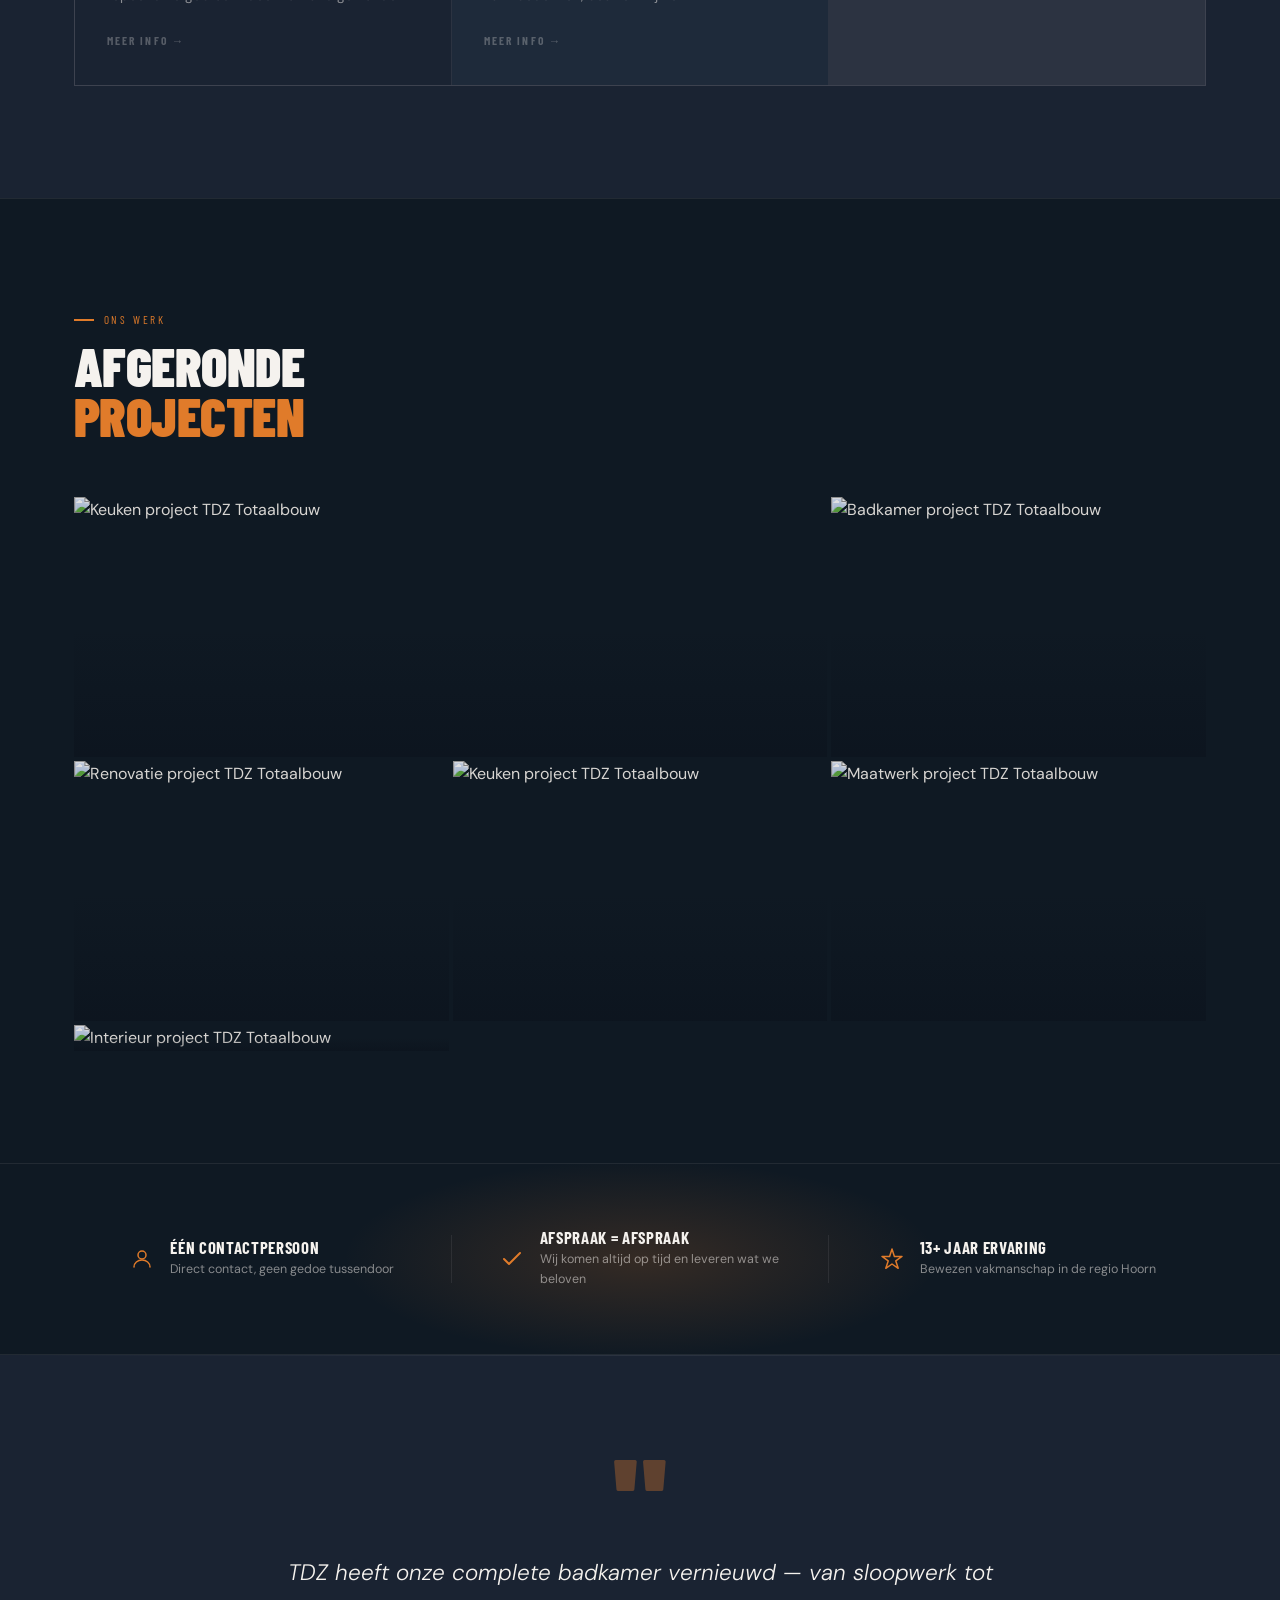
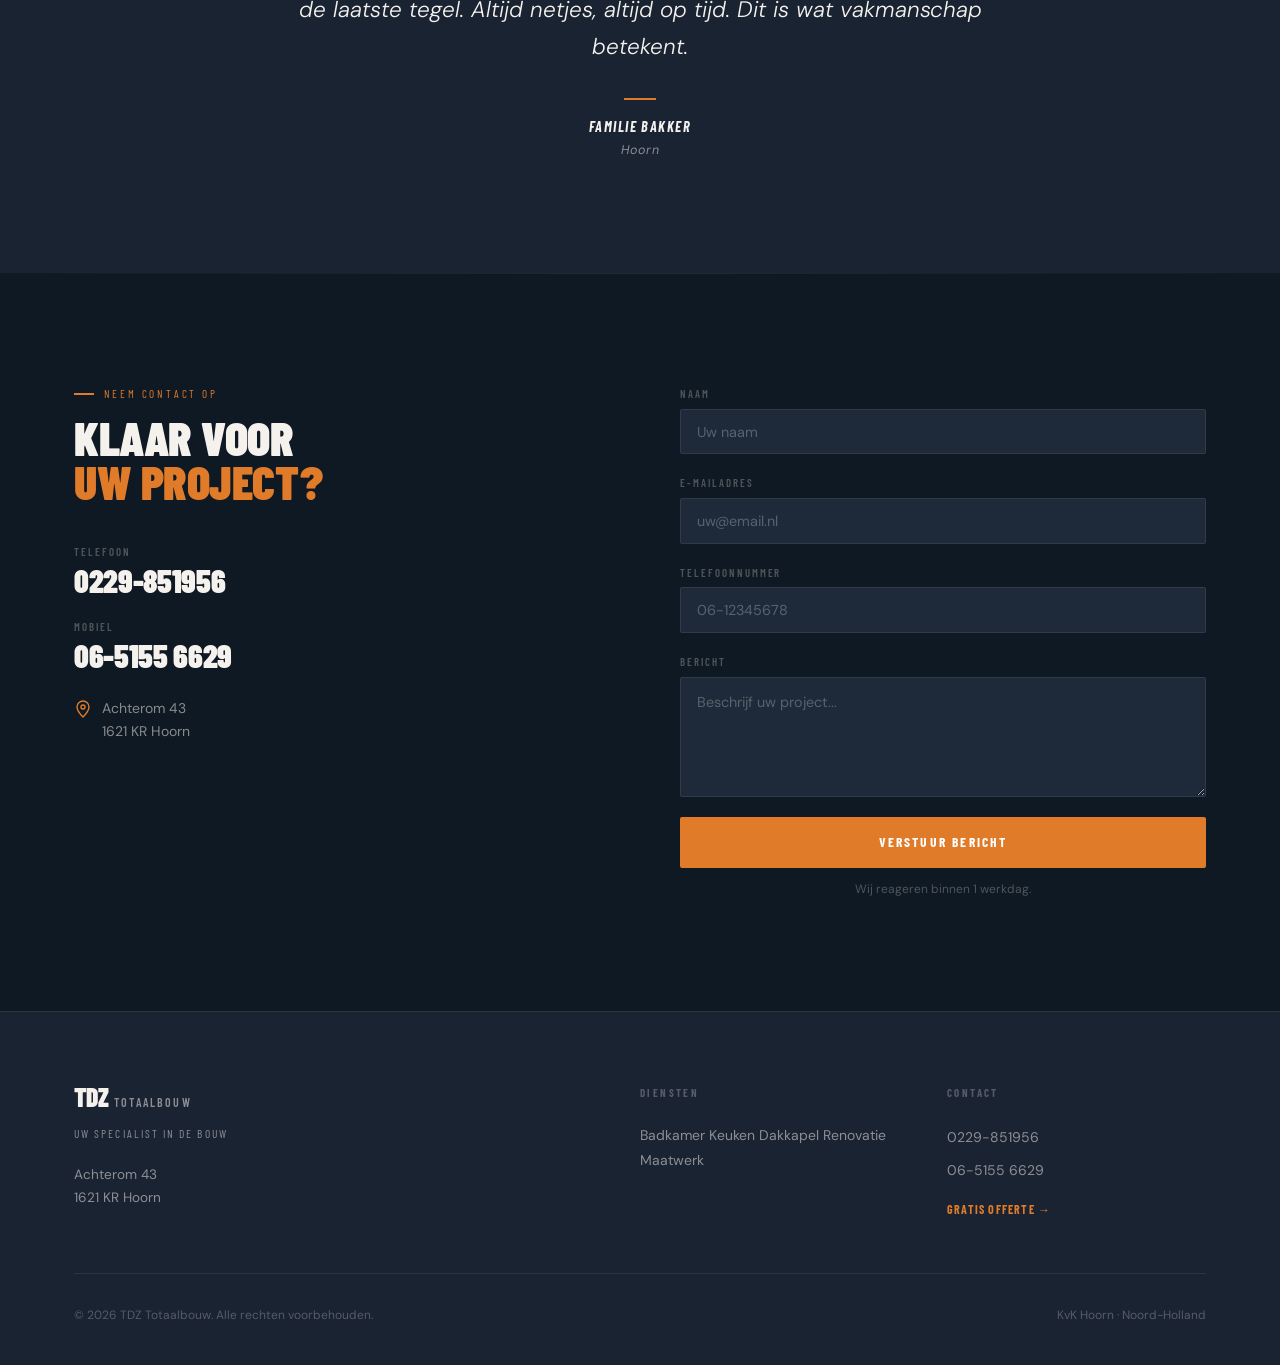
==== commit b2a85e56: "Fix images: use direct Unsplash URLs + add gallery section Replace all source.unsplash.com URLs with" ====
--- a/index.html
+++ b/index.html
@@ -45,7 +45,7 @@
   <!-- ============================
        HERO
   ============================= -->
-  <section class="hero" style="background-image: url('https://source.unsplash.com/1920x1080/?construction,renovation,interior,building');">
+  <section class="hero" style="background-image: url('https://images.unsplash.com/photo-1504307651254-35680f356dfd?w=1600&q=80');">
     <div class="hero__orange-bar" aria-hidden="true"></div>
     <div class="hero__bg-text" aria-hidden="true">TOTAALBOUW</div>
 
@@ -169,6 +169,38 @@
           <span class="service-card__link">Meer info <span aria-hidden="true">→</span></span>
         </a>
 
+      </div>
+    </div>
+  </section>
+
+  <!-- ============================
+       GALLERY
+  ============================= -->
+  <section class="gallery">
+    <div class="container">
+      <div class="section-header">
+        <p class="section-label">Ons werk</p>
+        <h2 class="section-title">Afgeronde<br><span class="accent">projecten</span></h2>
+      </div>
+      <div class="gallery__grid">
+        <div class="gallery__item gallery__item--wide">
+          <img src="https://images.unsplash.com/photo-1484154218962-a197022b5858?w=600&q=80" alt="Keuken project TDZ Totaalbouw" loading="lazy">
+        </div>
+        <div class="gallery__item">
+          <img src="https://images.unsplash.com/photo-1507089947368-19c1da9775ae?w=600&q=80" alt="Badkamer project TDZ Totaalbouw" loading="lazy">
+        </div>
+        <div class="gallery__item">
+          <img src="https://images.unsplash.com/photo-1560440021-33f9b867899d?w=600&q=80" alt="Renovatie project TDZ Totaalbouw" loading="lazy">
+        </div>
+        <div class="gallery__item">
+          <img src="https://images.unsplash.com/photo-1556909172-54557c7e4fb7?w=600&q=80" alt="Keuken project TDZ Totaalbouw" loading="lazy">
+        </div>
+        <div class="gallery__item">
+          <img src="https://images.unsplash.com/photo-1523413555158-6b50bbc42b59?w=600&q=80" alt="Maatwerk project TDZ Totaalbouw" loading="lazy">
+        </div>
+        <div class="gallery__item">
+          <img src="https://images.unsplash.com/photo-1574180045827-681f8a1a9622?w=600&q=80" alt="Interieur project TDZ Totaalbouw" loading="lazy">
+        </div>
       </div>
     </div>
   </section>
--- a/css/style.css
+++ b/css/style.css
@@ -616,6 +616,66 @@
 
 .service-card:hover .service-card__link {
   color: var(--accent);
+}
+
+/* ============================================================
+   GALLERY
+   ============================================================ */
+.gallery {
+  padding: 7rem 0;
+  background: var(--bg-deep);
+  border-top: 1px solid var(--border);
+}
+
+.gallery__grid {
+  display: grid;
+  grid-template-columns: repeat(3, 1fr);
+  grid-template-rows: 260px 260px;
+  gap: 4px;
+}
+
+.gallery__item {
+  overflow: hidden;
+  position: relative;
+}
+
+.gallery__item--wide {
+  grid-column: span 2;
+}
+
+.gallery__item img {
+  width: 100%;
+  height: 100%;
+  object-fit: cover;
+  display: block;
+  transition: transform 0.5s var(--ease-out), filter 0.4s;
+  filter: brightness(0.88) saturate(0.9);
+}
+
+.gallery__item:hover img {
+  transform: scale(1.04);
+  filter: brightness(1) saturate(1);
+}
+
+.gallery__item::after {
+  content: '';
+  position: absolute;
+  inset: 0;
+  background: linear-gradient(to top, rgba(10,16,26,0.45) 0%, transparent 50%);
+  pointer-events: none;
+}
+
+@media (max-width: 768px) {
+  .gallery__grid {
+    grid-template-columns: 1fr 1fr;
+    grid-template-rows: auto;
+  }
+  .gallery__item--wide {
+    grid-column: span 2;
+  }
+  .gallery__item {
+    height: 200px;
+  }
 }
 
 /* ============================================================
